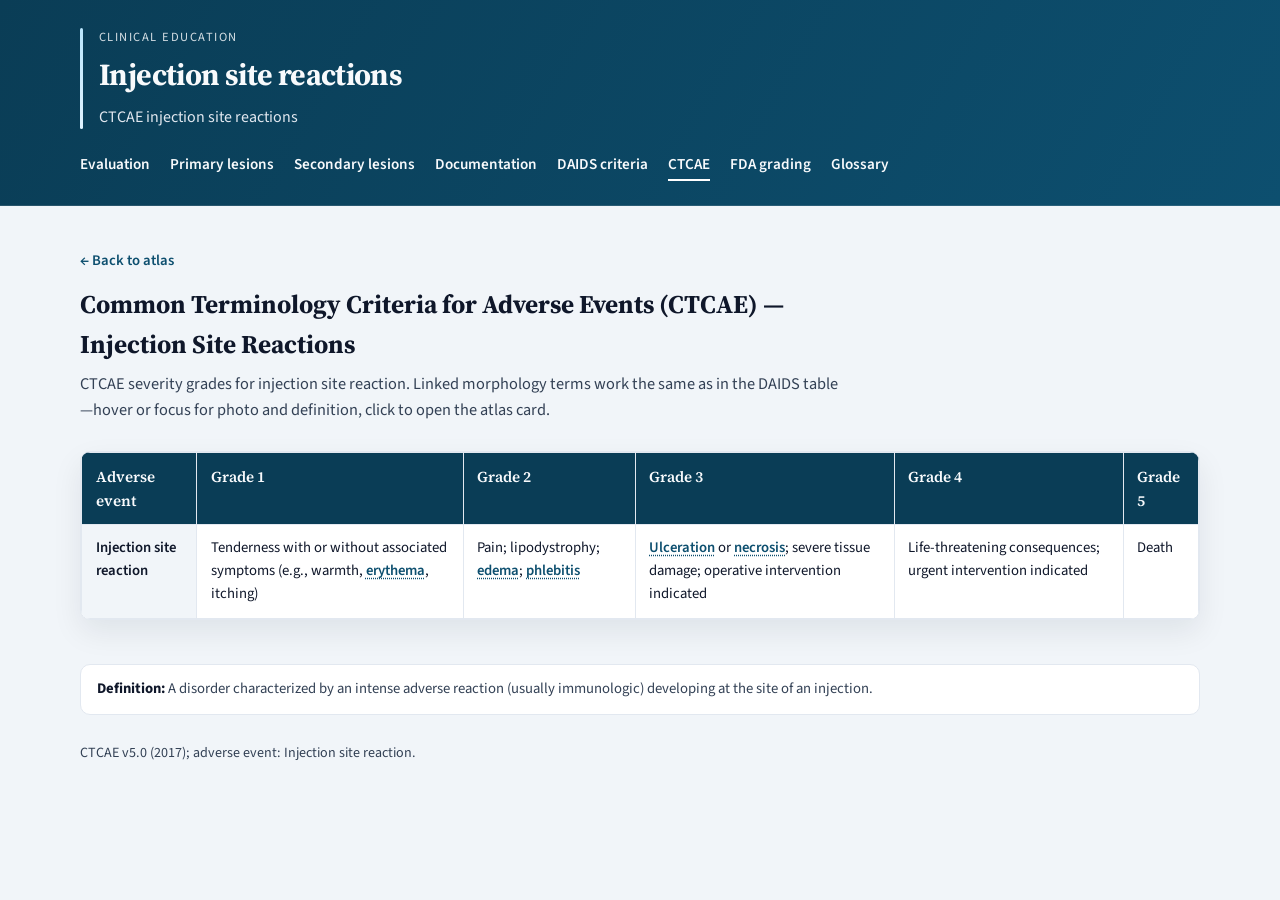
==== ctcae.html @ 5e9679da "Deploy Gilead ISR atlas with glossary and grading pages" ====
<!DOCTYPE html>
<html lang="en">
  <head>
    <meta charset="utf-8" />
    <meta name="viewport" content="width=device-width, initial-scale=1" />
    <title>CTCAE — Injection Site Reactions</title>
    <meta name="description" content="CTCAE severity grades for injection site reaction." />
    <link rel="preconnect" href="https://fonts.googleapis.com" />
    <link rel="preconnect" href="https://fonts.gstatic.com" crossorigin />
    <link
      href="https://fonts.googleapis.com/css2?family=Source+Sans+3:ital,wght@0,400;0,600;0,700;1,400&family=Source+Serif+4:ital,opsz,wght@0,8..60,600;0,8..60,700;1,8..60,400&display=swap"
      rel="stylesheet"
    />
    <link rel="stylesheet" href="styles.css" />
  </head>
  <body data-atlas-home="index.html">
    <a class="skip-link" href="#main">Skip to content</a>
    <header class="site-header">
      <div class="wrap header-inner">
        <div class="brand">
          <span class="brand-mark" aria-hidden="true"></span>
          <div>
            <p class="eyebrow">Clinical education</p>
            <h1 class="site-title"><a class="site-title-link" href="index.html">Injection site reactions</a></h1>
            <p class="site-subtitle">CTCAE injection site reactions</p>
          </div>
        </div>
        <nav class="header-nav" aria-label="Primary">
          <a href="index.html#framework">Evaluation</a>
          <a href="index.html#primary">Primary lesions</a>
          <a href="index.html#secondary">Secondary lesions</a>
          <a href="index.html#template">Documentation</a>
          <a href="daids.html">DAIDS criteria</a>
          <a href="ctcae.html" aria-current="page">CTCAE</a>
          <a href="fda.html">FDA grading</a>
          <a href="glossary.html">Glossary</a>
        </nav>
      </div>
    </header>

    <main id="main" class="grading-page">
      <section class="section">
        <div class="wrap">
          <header class="section-head">
            <p class="grading-back"><a href="index.html">← Back to atlas</a></p>
            <h2>Common Terminology Criteria for Adverse Events (CTCAE) — Injection Site Reactions</h2>
            <p class="section-intro">
              CTCAE severity grades for injection site reaction. Linked morphology terms work the same as in the DAIDS
              table—hover or focus for photo and definition, click to open the atlas card.
            </p>
          </header>
          <div class="daids-layout">
            <div id="ctcae-table-root" class="daids-table-wrap" aria-label="CTCAE injection site reaction grading table"></div>
            <p id="ctcae-definition" class="ctcae-definition"></p>
            <p id="ctcae-source" class="daids-footnote"></p>
          </div>
        </div>
      </section>
    </main>

    <div id="morph-popover" class="morph-popover" role="tooltip" hidden>
      <img class="morph-popover-img" src="" alt="" />
      <div class="morph-popover-body">
        <p class="morph-popover-term"></p>
        <p class="morph-popover-def"></p>
      </div>
    </div>

    <script src="data/lesions.js"></script>
    <script src="data/ctcae.js"></script>
    <script src="morph-links.js"></script>
    <script src="ctcae.js" defer></script>
  </body>
</html>
---- styles.css ----
:root {
  --ink: #0f172a;
  --ink-muted: #334155;
  --surface: #ffffff;
  --surface-alt: #f1f5f9;
  --border: #e2e8f0;
  --accent: #0d4f6f;
  --accent-soft: #e0f2fe;
  --accent-strong: #0a3d56;
  --danger: #b45309;
  --radius: 10px;
  --shadow: 0 12px 30px rgba(15, 23, 42, 0.08);
  --font-sans: "Source Sans 3", system-ui, -apple-system, "Segoe UI", sans-serif;
  --font-serif: "Source Serif 4", Georgia, "Times New Roman", serif;
}

*,
*::before,
*::after {
  box-sizing: border-box;
}

html {
  scroll-behavior: smooth;
}

body {
  margin: 0;
  font-family: var(--font-sans);
  color: var(--ink);
  background: var(--surface-alt);
  line-height: 1.55;
  font-size: 1.02rem;
}

.skip-link {
  position: absolute;
  left: -999px;
  top: 0;
  background: var(--accent);
  color: #fff;
  padding: 0.5rem 1rem;
  z-index: 1000;
}

.skip-link:focus {
  left: 1rem;
  top: 1rem;
}

.wrap {
  width: min(1120px, 100% - 2.5rem);
  margin-inline: auto;
}

.site-header {
  background: linear-gradient(120deg, var(--accent-strong), var(--accent));
  color: #f8fafc;
  padding: 1.75rem 0 1.5rem;
  border-bottom: 1px solid rgba(255, 255, 255, 0.12);
}

.header-inner {
  display: flex;
  flex-wrap: wrap;
  gap: 1.5rem;
  align-items: flex-end;
  justify-content: space-between;
}

.brand {
  display: flex;
  gap: 1rem;
  align-items: flex-start;
}

.brand-mark {
  width: 3px;
  align-self: stretch;
  border-radius: 999px;
  background: linear-gradient(180deg, #bae6fd, #e0f2fe);
  min-height: 4.5rem;
}

.eyebrow {
  margin: 0 0 0.25rem;
  font-size: 0.78rem;
  letter-spacing: 0.12em;
  text-transform: uppercase;
  opacity: 0.85;
}

.site-title {
  margin: 0;
  font-family: var(--font-serif);
  font-size: clamp(1.75rem, 2.4vw, 2.25rem);
  font-weight: 700;
  letter-spacing: -0.02em;
}

.site-subtitle {
  margin: 0.35rem 0 0;
  max-width: 36rem;
  color: #e2e8f0;
  font-size: 1rem;
}

.header-nav {
  display: flex;
  flex-wrap: wrap;
  gap: 0.75rem 1.25rem;
}

.header-nav a {
  color: #f8fafc;
  text-decoration: none;
  font-weight: 600;
  font-size: 0.95rem;
  border-bottom: 2px solid transparent;
  padding-bottom: 0.15rem;
}

.header-nav a:hover,
.header-nav a:focus-visible {
  border-color: #e0f2fe;
}

.header-nav a[aria-current="page"] {
  border-color: #fff;
}

.site-title-link {
  color: inherit;
  text-decoration: none;
}

.site-title-link:hover,
.site-title-link:focus-visible {
  text-decoration: underline;
}

.hero {
  background: var(--surface);
  border-bottom: 1px solid var(--border);
}

.hero-grid {
  display: grid;
  gap: 2rem;
  padding: 2.25rem 0 2.5rem;
  grid-template-columns: minmax(0, 2fr) minmax(260px, 1fr);
}

@media (max-width: 880px) {
  .hero-grid {
    grid-template-columns: 1fr;
  }
}

.lede {
  margin: 0 0 1rem;
  font-size: 1.08rem;
  color: var(--ink-muted);
}

.hero-meta {
  margin: 0;
  font-size: 0.95rem;
  color: var(--ink-muted);
}

.inline-link {
  color: var(--accent);
  font-weight: 600;
  text-decoration: none;
  border-bottom: 1px solid rgba(13, 79, 111, 0.35);
}

.inline-link:hover,
.inline-link:focus-visible {
  border-bottom-color: var(--accent);
}

.callout {
  background: var(--accent-soft);
  border: 1px solid #bae6fd;
  border-radius: var(--radius);
  padding: 1.25rem 1.35rem;
  box-shadow: var(--shadow);
}

.callout-title {
  margin: 0 0 0.75rem;
  font-family: var(--font-serif);
  font-size: 1.15rem;
}

.callout-list {
  margin: 0;
  padding-left: 1.1rem;
  color: var(--ink-muted);
  font-size: 0.98rem;
}

.callout-list li + li {
  margin-top: 0.45rem;
}

.section {
  padding: 2.75rem 0;
}

.section-alt {
  background: var(--surface);
  border-block: 1px solid var(--border);
}

.section-head {
  max-width: 760px;
  margin-bottom: 1.75rem;
}

.section-head h2 {
  margin: 0 0 0.5rem;
  font-family: var(--font-serif);
  font-size: clamp(1.45rem, 2vw, 1.75rem);
  color: var(--ink);
}

.section-intro {
  margin: 0;
  color: var(--ink-muted);
}

.card-grid {
  display: grid;
  gap: 1rem;
  grid-template-columns: repeat(auto-fit, minmax(260px, 1fr));
}

.eval-card {
  background: var(--surface);
  border-radius: var(--radius);
  border: 1px solid var(--border);
  padding: 1.15rem 1.25rem;
  box-shadow: 0 4px 14px rgba(15, 23, 42, 0.04);
}

.eval-card h3 {
  margin: 0 0 0.5rem;
  font-size: 1.05rem;
  font-family: var(--font-serif);
}

.eval-card p {
  margin: 0;
  color: var(--ink-muted);
  font-size: 0.97rem;
}

.lesion-grid {
  display: grid;
  gap: 1.35rem;
  grid-template-columns: repeat(auto-fit, minmax(300px, 1fr));
}

.lesion-card {
  background: var(--surface);
  border: 1px solid var(--border);
  border-radius: calc(var(--radius) + 2px);
  overflow: visible;
  display: flex;
  flex-direction: column;
  height: 100%;
  box-shadow: 0 8px 22px rgba(15, 23, 42, 0.05);
}

.section-alt .lesion-card {
  background: #f8fafc;
}

.figure-wrap {
  position: relative;
  background: #0b1220;
}

.figure-wrap img {
  display: block;
  width: 100%;
  height: auto;
  max-height: 260px;
  object-fit: contain;
  background: #0b1220;
}

/* Lesion card: photograph vs Bolognia diagram — button toggles 3D flip (not click on photo) */
/* Fixed aspect-ratio stage so every morphology panel matches grid column width and aligns row-to-row. */
.figure-flip {
  position: relative;
  perspective: 960px;
  background: #000000;
  border-radius: calc(var(--radius) + 2px) calc(var(--radius) + 2px) 0 0;
  flex-shrink: 0;
}

.figure-flip-inner {
  position: relative;
  width: 100%;
  aspect-ratio: 4 / 3;
  transform-style: preserve-3d;
  transition: transform 0.55s cubic-bezier(0.4, 0, 0.2, 1);
}

.figure-flip.is-flipped .figure-flip-inner {
  transform: rotateY(180deg);
}

.figure-face {
  position: absolute;
  inset: 0;
  width: 100%;
  height: 100%;
  box-sizing: border-box;
  backface-visibility: hidden;
  -webkit-backface-visibility: hidden;
  display: flex;
  align-items: center;
  justify-content: center;
}

.figure-face--front {
  z-index: 2;
  background: #000000;
  padding: 0.35rem;
}

.figure-face--back {
  z-index: 1;
  background: #eef2f7;
  border-bottom: 1px solid #cbd5e1;
  padding: 0.5rem 0.65rem;
  transform: rotateY(180deg);
}

.figure-flip-photo {
  display: block;
  width: 100%;
  height: 100%;
  max-width: 100%;
  max-height: 100%;
  object-fit: contain;
  object-position: center;
}

.figure-flip-diagram {
  display: block;
  max-width: 100%;
  max-height: 100%;
  width: auto;
  height: auto;
  object-fit: contain;
  object-position: center;
}

.figure-flip-toolbar {
  min-height: 2.75rem;
  box-sizing: border-box;
  padding: 0.5rem 0.75rem;
  background: #0f172a;
  border-top: 1px solid rgba(148, 163, 184, 0.2);
  display: flex;
  justify-content: center;
  align-items: center;
}

.figure-flip-toggle {
  font-size: 0.82rem;
}

@media (prefers-reduced-motion: reduce) {
  .figure-flip-inner {
    transition: none;
  }
}

.atlas-caption-box {
  margin: 0;
  padding: 0.75rem 0.9rem;
  border-radius: var(--radius);
  border: 1px solid #c4b5fd;
  background: #f5f3ff;
  box-shadow: inset 0 1px 0 rgba(255, 255, 255, 0.65);
}

.atlas-caption-text {
  margin: 0 0 0.45rem;
  font-size: 0.88rem;
  line-height: 1.45;
  color: #3730a3;
}

.atlas-caption-text:last-child {
  margin-bottom: 0;
}

.atlas-caption-credit {
  margin: 0;
  font-size: 0.8rem;
  line-height: 1.4;
  color: #5b21b6;
  font-weight: 600;
}

.lesion-body {
  padding: 1.1rem 1.2rem 1.25rem;
  display: flex;
  flex-direction: column;
  gap: 0.65rem;
  flex: 1;
}

.lesion-body h3 {
  margin: 0;
  font-family: var(--font-serif);
  font-size: 1.2rem;
}

.term-def {
  margin: 0;
  color: var(--ink-muted);
  font-size: 0.98rem;
}

.figure-actions {
  display: flex;
  flex-wrap: wrap;
  gap: 0.5rem;
  margin-top: auto;
  padding-top: 0.35rem;
}

.btn {
  border: none;
  border-radius: 999px;
  padding: 0.45rem 0.95rem;
  font-family: var(--font-sans);
  font-weight: 600;
  font-size: 0.9rem;
  cursor: pointer;
  background: var(--accent);
  color: #fff;
  text-decoration: none;
  display: inline-flex;
  align-items: center;
  gap: 0.35rem;
}

.btn:hover,
.btn:focus-visible {
  background: var(--accent-strong);
}

.btn:disabled {
  opacity: 0.45;
  cursor: not-allowed;
}

.btn-ghost {
  background: transparent;
  color: var(--accent);
  border: 1px solid rgba(13, 79, 111, 0.35);
}

.btn-ghost:hover,
.btn-ghost:focus-visible {
  background: var(--accent-soft);
}

.template-panel {
  background: #0b1220;
  color: #e2e8f0;
  border-radius: var(--radius);
  padding: 1.35rem 1.5rem;
  border: 1px solid #1e293b;
  font-family: ui-monospace, "Cascadia Code", "Source Code Pro", Menlo, monospace;
  font-size: 0.95rem;
  line-height: 1.5;
  box-shadow: var(--shadow);
}

.template-panel p {
  margin: 0 0 0.65rem;
}

.template-panel p:last-child {
  margin-bottom: 0;
}

.page-footer {
  padding-bottom: 2rem;
}

.disclaimer {
  margin: 0 0 0.75rem;
  font-size: 0.9rem;
  color: var(--ink-muted);
}

.footer-note {
  margin: 0;
  font-size: 0.88rem;
  color: var(--ink-muted);
}

.footer-note code {
  font-size: 0.86em;
  background: #e2e8f0;
  padding: 0.1rem 0.35rem;
  border-radius: 4px;
}

.modal[hidden] {
  display: none;
}

.modal:not([hidden]) {
  display: block;
}

.modal {
  position: fixed;
  inset: 0;
  z-index: 1200;
}

.modal-backdrop {
  position: absolute;
  inset: 0;
  background: rgba(15, 23, 42, 0.55);
  backdrop-filter: blur(2px);
}

.modal-panel {
  position: relative;
  margin: 4vh auto;
  width: min(960px, 94vw);
  max-height: 88vh;
  overflow: auto;
  background: var(--surface);
  border-radius: calc(var(--radius) + 4px);
  padding: 1.5rem 1.5rem 1.75rem;
  box-shadow: 0 24px 60px rgba(15, 23, 42, 0.35);
  border: 1px solid var(--border);
}

.modal-close {
  position: absolute;
  top: 0.65rem;
  right: 0.75rem;
  border: none;
  background: transparent;
  font-size: 1.75rem;
  line-height: 1;
  cursor: pointer;
  color: var(--ink-muted);
}

.modal-close:hover,
.modal-close:focus-visible {
  color: var(--ink);
}

.modal-title {
  margin: 0 2.5rem 1rem 0;
  font-family: var(--font-serif);
  font-size: 1.35rem;
}

.modal-gallery {
  display: grid;
  gap: 1.25rem;
  grid-template-columns: repeat(auto-fit, minmax(240px, 1fr));
}

.modal-figure {
  border: 1px solid var(--border);
  border-radius: var(--radius);
  overflow: hidden;
  background: #0b1220;
}

.modal-figure img {
  display: block;
  width: 100%;
  height: auto;
  max-height: 320px;
  object-fit: contain;
}

.modal-caption {
  padding: 0.65rem 0.75rem;
  font-size: 0.88rem;
  background: #f8fafc;
  color: var(--ink-muted);
}

body.modal-open {
  overflow: hidden;
}

/* DAIDS grading */
.morph-term-demo {
  color: var(--accent);
  text-decoration: underline;
  text-decoration-style: dotted;
  text-underline-offset: 0.2em;
  font-weight: 600;
}

.daids-layout {
  display: flex;
  flex-direction: column;
  gap: 1.75rem;
}

.daids-table-wrap {
  overflow-x: auto;
  border: 1px solid var(--border);
  border-radius: var(--radius);
  background: var(--surface);
  box-shadow: var(--shadow);
}

.daids-table {
  width: 100%;
  border-collapse: collapse;
  font-size: 0.92rem;
  min-width: 720px;
}

.daids-table th,
.daids-table td {
  border: 1px solid var(--border);
  padding: 0.75rem 0.85rem;
  vertical-align: top;
  text-align: left;
}

.daids-table thead th {
  background: var(--accent-strong);
  color: #f8fafc;
  font-family: var(--font-serif);
  font-weight: 600;
  font-size: 0.95rem;
}

.daids-table tbody th {
  background: #f1f5f9;
  font-weight: 600;
  max-width: 11rem;
}

.daids-group-row th {
  background: #e2e8f0;
}

.daids-group-pad {
  background: #f8fafc;
}

.daids-subparam {
  font-weight: 500;
  font-size: 0.88rem;
  color: var(--ink-muted);
  padding-left: 1.25rem !important;
}

.daids-param {
  display: block;
  color: var(--ink);
}

.daids-note {
  display: block;
  margin-top: 0.35rem;
  font-size: 0.82rem;
  font-weight: 400;
  color: var(--ink-muted);
  font-style: italic;
}

.daids-footnote {
  margin: 0;
  font-size: 0.88rem;
  color: var(--ink-muted);
  line-height: 1.5;
}

.ctcae-definition {
  margin: 1rem 0 0;
  padding: 0.85rem 1rem;
  font-size: 0.92rem;
  color: var(--ink-muted);
  background: var(--surface);
  border: 1px solid var(--border);
  border-radius: var(--radius);
  line-height: 1.5;
}

.ctcae-definition strong {
  color: var(--ink);
}

.ctcae-table tbody th {
  max-width: 10rem;
}

.fda-marker {
  margin-left: 0.15em;
  font-weight: 400;
  color: var(--ink-muted);
}

.fda-footnotes {
  margin-top: 1rem;
}

.fda-footnotes-list {
  margin: 0;
  padding-left: 1.25rem;
  font-size: 0.88rem;
  color: var(--ink-muted);
  line-height: 1.5;
}

.fda-footnotes-list li + li {
  margin-top: 0.35rem;
}

.grading-page .section {
  padding-bottom: 3rem;
}

.grading-back {
  margin: 0 0 0.75rem;
  font-size: 0.92rem;
}

.grading-back a {
  color: var(--accent);
  font-weight: 600;
  text-decoration: none;
}

.grading-back a:hover,
.grading-back a:focus-visible {
  text-decoration: underline;
}

.grading-links {
  display: grid;
  gap: 1rem;
  grid-template-columns: repeat(auto-fit, minmax(220px, 1fr));
}

.grading-link-card {
  display: block;
  padding: 1.15rem 1.25rem;
  background: var(--surface);
  border: 1px solid var(--border);
  border-radius: var(--radius);
  box-shadow: var(--shadow);
  color: inherit;
  text-decoration: none;
  transition: border-color 0.15s ease, box-shadow 0.15s ease;
}

.grading-link-card:hover,
.grading-link-card:focus-visible {
  border-color: var(--accent);
  box-shadow: 0 14px 32px rgba(13, 79, 111, 0.12);
  outline: none;
}

.grading-link-card h3 {
  margin: 0 0 0.4rem;
  font-family: var(--font-serif);
  font-size: 1.15rem;
  color: var(--accent-strong);
}

.grading-link-card p {
  margin: 0;
  font-size: 0.92rem;
  color: var(--ink-muted);
  line-height: 1.45;
}

.glossary-toolbar {
  display: flex;
  flex-wrap: wrap;
  align-items: center;
  gap: 0.75rem 1rem;
  margin-bottom: 1rem;
}

.glossary-search-label {
  font-weight: 600;
  font-size: 0.92rem;
}

.glossary-search {
  flex: 1 1 220px;
  max-width: 360px;
  padding: 0.55rem 0.75rem;
  border: 1px solid var(--border);
  border-radius: var(--radius);
  font: inherit;
}

.glossary-count {
  margin: 0;
  font-size: 0.88rem;
  color: var(--ink-muted);
}

.glossary-list {
  margin: 0;
  padding: 0;
  list-style: none;
  columns: 2;
  column-gap: 2rem;
  background: var(--surface);
  border: 1px solid var(--border);
  border-radius: var(--radius);
  box-shadow: var(--shadow);
  padding: 1rem 1.25rem;
}

.glossary-term {
  break-inside: avoid;
  padding: 0.35rem 0;
  font-size: 0.94rem;
  border-bottom: 1px solid #f1f5f9;
}

@media (max-width: 640px) {
  .glossary-list {
    columns: 1;
  }
}

.daids-source {
  display: inline-block;
  margin-top: 0.35rem;
}

.morph-term {
  appearance: none;
  border: none;
  padding: 0;
  margin: 0;
  font: inherit;
  color: var(--accent);
  font-weight: 600;
  text-decoration: underline;
  text-decoration-style: dotted;
  text-underline-offset: 0.18em;
  cursor: help;
  background: transparent;
}

.morph-term:hover,
.morph-term:focus-visible {
  color: var(--accent-strong);
  background: var(--accent-soft);
  border-radius: 2px;
  outline: none;
}

.morph-popover {
  position: fixed;
  z-index: 1100;
  width: min(300px, calc(100vw - 24px));
  background: var(--surface);
  border: 1px solid var(--border);
  border-radius: var(--radius);
  box-shadow: 0 16px 40px rgba(15, 23, 42, 0.2);
  overflow: hidden;
  pointer-events: auto;
}

.morph-popover[hidden] {
  display: none;
}

.morph-popover-img {
  display: block;
  width: 100%;
  height: auto;
  max-height: 200px;
  object-fit: contain;
  background: #0b1220;
}

.morph-popover-body {
  padding: 0.75rem 0.85rem;
}

.morph-popover-term {
  margin: 0 0 0.35rem;
  font-family: var(--font-serif);
  font-weight: 700;
  font-size: 1.05rem;
  color: var(--ink);
}

.morph-popover-def {
  margin: 0;
  font-size: 0.88rem;
  color: var(--ink-muted);
  line-height: 1.45;
}
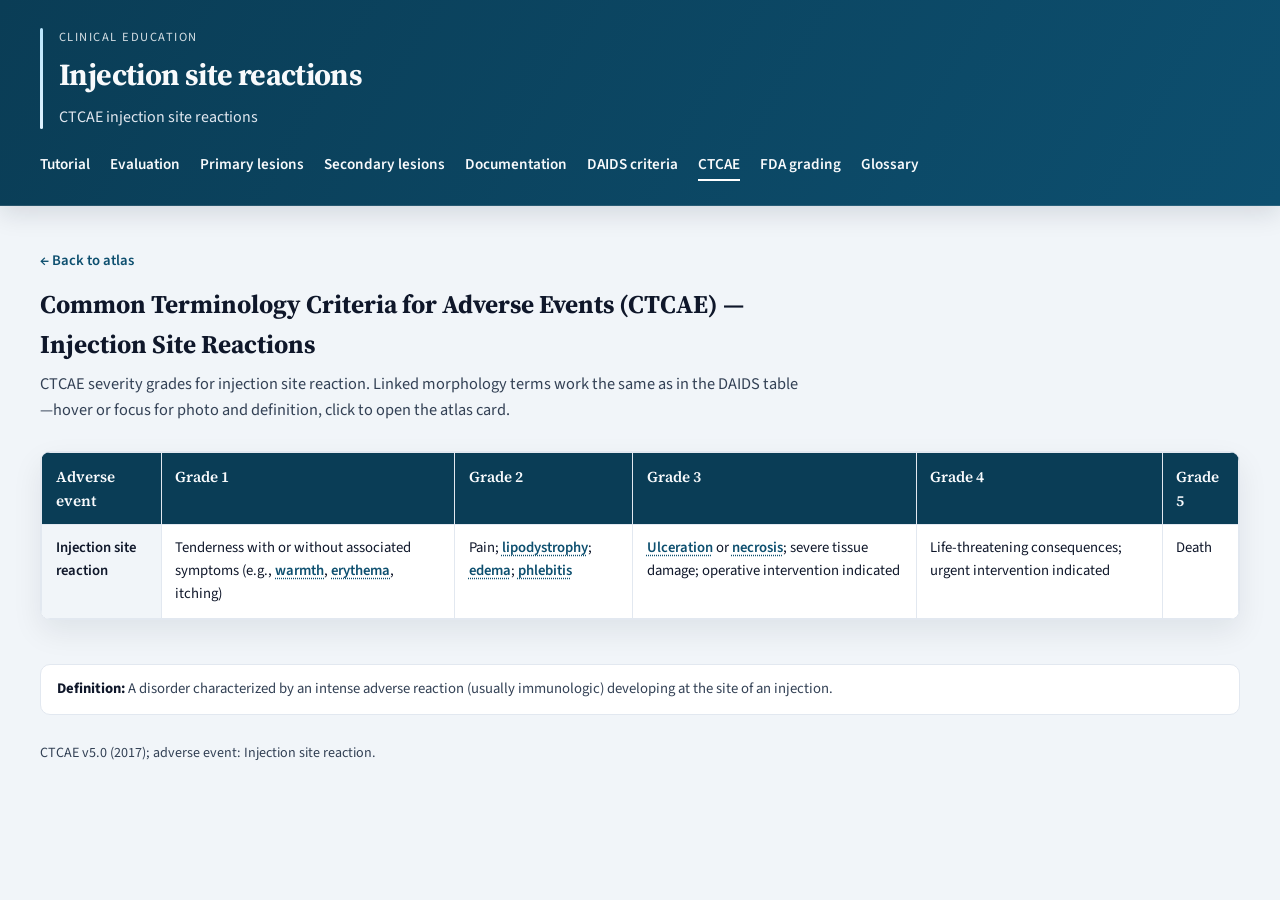
==== commit 4813cf4f: "Improve atlas tutorial, photos, and glossary UX. Add an interactive ISR description tutorial, enlarg" ====
--- a/ctcae.html
+++ b/ctcae.html
@@ -26,6 +26,7 @@
           </div>
         </div>
         <nav class="header-nav" aria-label="Primary">
+          <a href="index.html#tutorial">Tutorial</a>
           <a href="index.html#framework">Evaluation</a>
           <a href="index.html#primary">Primary lesions</a>
           <a href="index.html#secondary">Secondary lesions</a>
--- a/styles.css
+++ b/styles.css
@@ -22,6 +22,7 @@
 
 html {
   scroll-behavior: smooth;
+  scroll-padding-top: 10rem;
 }
 
 body {
@@ -49,15 +50,19 @@
 }
 
 .wrap {
-  width: min(1120px, 100% - 2.5rem);
+  width: min(1200px, 100% - 2.5rem);
   margin-inline: auto;
 }
 
 .site-header {
+  position: sticky;
+  top: 0;
+  z-index: 200;
   background: linear-gradient(120deg, var(--accent-strong), var(--accent));
   color: #f8fafc;
   padding: 1.75rem 0 1.5rem;
   border-bottom: 1px solid rgba(255, 255, 255, 0.12);
+  box-shadow: 0 8px 24px rgba(15, 23, 42, 0.12);
 }
 
 .header-inner {
@@ -144,6 +149,167 @@
   border-bottom: 1px solid var(--border);
 }
 
+.tutorial {
+  background: var(--surface);
+  border-bottom: 1px solid var(--border);
+  scroll-margin-top: 10rem;
+}
+
+.tutorial-grid {
+  display: grid;
+  gap: 2rem 2.5rem;
+  padding: 2.25rem 0 2.75rem;
+  grid-template-columns: minmax(0, 0.95fr) minmax(0, 1.15fr);
+  align-items: start;
+}
+
+@media (max-width: 900px) {
+  .tutorial-grid {
+    grid-template-columns: 1fr;
+  }
+}
+
+.tutorial-figure {
+  margin: 0;
+  background: #0b1220;
+  border-radius: var(--radius);
+  overflow: hidden;
+  box-shadow: var(--shadow);
+  border: 1px solid var(--border);
+}
+
+.tutorial-figure img {
+  display: block;
+  width: 100%;
+  height: auto;
+  max-height: min(70vh, 720px);
+  object-fit: contain;
+  background: #0b1220;
+}
+
+.tutorial-caption {
+  margin: 0;
+  padding: 0.7rem 1rem;
+  font-size: 0.88rem;
+  color: #cbd5e1;
+  background: #0f172a;
+  border-top: 1px solid rgba(148, 163, 184, 0.25);
+}
+
+.tutorial-eyebrow {
+  color: var(--accent);
+  opacity: 1;
+}
+
+.tutorial-title {
+  margin: 0.15rem 0 0.85rem;
+  font-family: var(--font-serif);
+  font-size: clamp(1.55rem, 2.4vw, 2rem);
+  letter-spacing: -0.02em;
+  color: var(--ink);
+}
+
+.tutorial-lede {
+  margin: 0 0 1.25rem;
+  color: var(--ink-muted);
+  font-size: 1.05rem;
+}
+
+.tutorial-example-label {
+  margin: 0 0 0.45rem;
+  font-size: 0.78rem;
+  letter-spacing: 0.1em;
+  text-transform: uppercase;
+  color: var(--ink-muted);
+  font-weight: 700;
+}
+
+.tutorial-example {
+  margin: 0 0 1.5rem;
+  padding: 1rem 1.15rem;
+  border: 1px solid var(--border);
+  border-radius: var(--radius);
+  background: #f8fafc;
+  font-family: var(--font-serif);
+  font-size: clamp(1.2rem, 2vw, 1.45rem);
+  line-height: 1.5;
+  color: var(--ink);
+}
+
+.tutorial-steps {
+  margin: 0 0 1.5rem;
+  padding-left: 1.25rem;
+  color: var(--ink);
+  display: grid;
+  gap: 0.95rem;
+  font-size: 1.02rem;
+  line-height: 1.55;
+}
+
+.tutorial-steps li::marker {
+  font-weight: 700;
+  color: var(--accent);
+}
+
+.tutorial-morph {
+  color: var(--accent);
+  font-weight: 700;
+  text-decoration: underline;
+  text-decoration-style: dotted;
+  text-underline-offset: 0.2em;
+  cursor: help;
+}
+
+.tutorial-morph:hover,
+.tutorial-morph:focus-visible {
+  color: var(--accent-strong);
+  background: var(--accent-soft);
+  border-radius: 2px;
+  outline: none;
+}
+
+.tutorial-tips {
+  margin-top: 0.25rem;
+}
+
+.tutorial-popover {
+  position: fixed;
+  z-index: 1200;
+  width: min(320px, calc(100vw - 24px));
+  padding: 0.85rem 0.95rem;
+  background: var(--surface);
+  border: 1px solid var(--border);
+  border-radius: var(--radius);
+  box-shadow: 0 16px 40px rgba(15, 23, 42, 0.2);
+  pointer-events: auto;
+}
+
+.tutorial-popover[hidden] {
+  display: none;
+}
+
+.tutorial-popover-term {
+  margin: 0 0 0.35rem;
+  font-family: var(--font-serif);
+  font-weight: 700;
+  font-size: 1.05rem;
+  color: var(--ink);
+}
+
+.tutorial-popover-def {
+  margin: 0;
+  font-size: 0.9rem;
+  color: var(--ink-muted);
+  line-height: 1.45;
+}
+
+.tutorial-popover-hint {
+  margin: 0.65rem 0 0;
+  font-size: 0.78rem;
+  font-weight: 600;
+  color: var(--accent);
+}
+
 .hero-grid {
   display: grid;
   gap: 2rem;
@@ -208,6 +374,12 @@
 
 .section {
   padding: 2.75rem 0;
+  scroll-margin-top: 10rem;
+}
+
+.lesion-card,
+.eval-card {
+  scroll-margin-top: 10rem;
 }
 
 .section-alt {
@@ -260,8 +432,9 @@
 
 .lesion-grid {
   display: grid;
-  gap: 1.35rem;
-  grid-template-columns: repeat(auto-fit, minmax(300px, 1fr));
+  gap: 2rem;
+  /* One card per row so clinical photos use most of the content width */
+  grid-template-columns: 1fr;
 }
 
 .lesion-card {
@@ -288,13 +461,13 @@
   display: block;
   width: 100%;
   height: auto;
-  max-height: 260px;
+  max-height: min(70vh, 720px);
   object-fit: contain;
   background: #0b1220;
 }
 
-/* Lesion card: photograph vs Bolognia diagram — button toggles 3D flip (not click on photo) */
-/* Fixed aspect-ratio stage so every morphology panel matches grid column width and aligns row-to-row. */
+/* Lesion card: photograph vs line drawing — button toggles 3D flip (not click on photo) */
+/* Full-width stage so clinical photos occupy a large share of the viewport. */
 .figure-flip {
   position: relative;
   perspective: 960px;
@@ -306,7 +479,9 @@
 .figure-flip-inner {
   position: relative;
   width: 100%;
-  aspect-ratio: 4 / 3;
+  aspect-ratio: 16 / 10;
+  min-height: min(58vh, 640px);
+  max-height: 72vh;
   transform-style: preserve-3d;
   transition: transform 0.55s cubic-bezier(0.4, 0, 0.2, 1);
 }
@@ -331,14 +506,14 @@
 .figure-face--front {
   z-index: 2;
   background: #000000;
-  padding: 0.35rem;
+  padding: 0.2rem;
 }
 
 .figure-face--back {
   z-index: 1;
   background: #eef2f7;
   border-bottom: 1px solid #cbd5e1;
-  padding: 0.5rem 0.65rem;
+  padding: 0.35rem;
   transform: rotateY(180deg);
 }
 
@@ -354,12 +529,13 @@
 
 .figure-flip-diagram {
   display: block;
+  width: 100%;
+  height: 100%;
   max-width: 100%;
   max-height: 100%;
-  width: auto;
-  height: auto;
   object-fit: contain;
   object-position: center;
+  transform: scaleX(-1);
 }
 
 .figure-flip-toolbar {
@@ -380,6 +556,14 @@
 @media (prefers-reduced-motion: reduce) {
   .figure-flip-inner {
     transition: none;
+  }
+}
+
+@media (max-width: 640px) {
+  .figure-flip-inner {
+    aspect-ratio: 4 / 3;
+    min-height: min(42vh, 360px);
+    max-height: 55vh;
   }
 }
 
@@ -579,7 +763,7 @@
 .modal-gallery {
   display: grid;
   gap: 1.25rem;
-  grid-template-columns: repeat(auto-fit, minmax(240px, 1fr));
+  grid-template-columns: repeat(auto-fit, minmax(280px, 1fr));
 }
 
 .modal-figure {
@@ -593,7 +777,7 @@
   display: block;
   width: 100%;
   height: auto;
-  max-height: 320px;
+  max-height: 480px;
   object-fit: contain;
 }
 
@@ -842,6 +1026,20 @@
   padding: 0.35rem 0;
   font-size: 0.94rem;
   border-bottom: 1px solid #f1f5f9;
+}
+
+.glossary-term .glossary-morph-term {
+  display: inline;
+  text-align: left;
+}
+
+.glossary-modal-credit {
+  margin: 0.35rem 0 0;
+  font-size: 0.82rem;
+}
+
+.glossary-modal-credit a {
+  color: var(--accent);
 }
 
 @media (max-width: 640px) {
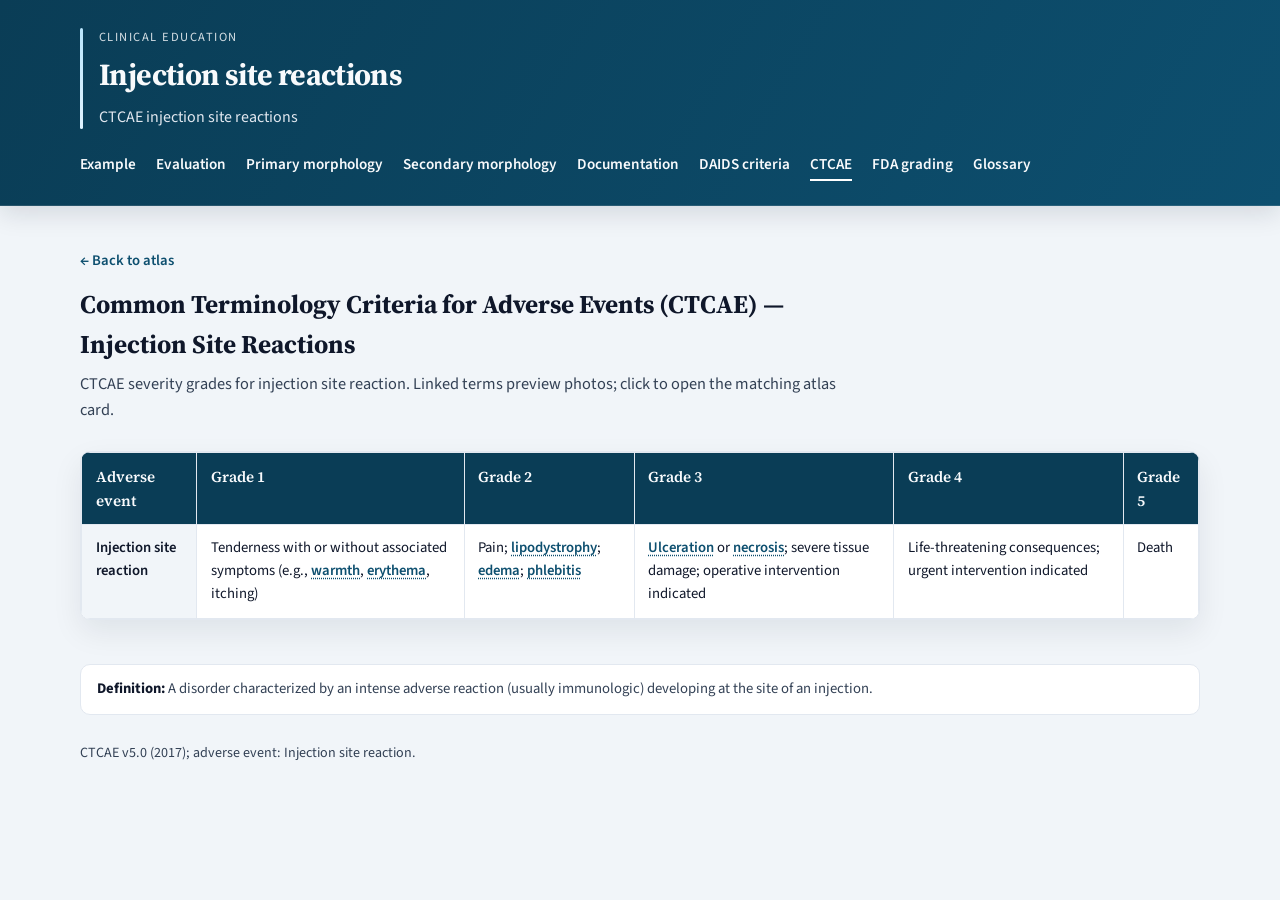
==== commit 54346d79: "Clarify morphology navigation and replace the erosion photograph. Rename Tutorial to Example, swap c" ====
--- a/ctcae.html
+++ b/ctcae.html
@@ -26,10 +26,10 @@
           </div>
         </div>
         <nav class="header-nav" aria-label="Primary">
-          <a href="index.html#tutorial">Tutorial</a>
+          <a href="index.html#example">Example</a>
           <a href="index.html#framework">Evaluation</a>
-          <a href="index.html#primary">Primary lesions</a>
-          <a href="index.html#secondary">Secondary lesions</a>
+          <a href="index.html#primary">Primary morphology</a>
+          <a href="index.html#secondary">Secondary morphology</a>
           <a href="index.html#template">Documentation</a>
           <a href="daids.html">DAIDS criteria</a>
           <a href="ctcae.html" aria-current="page">CTCAE</a>
@@ -46,8 +46,8 @@
             <p class="grading-back"><a href="index.html">← Back to atlas</a></p>
             <h2>Common Terminology Criteria for Adverse Events (CTCAE) — Injection Site Reactions</h2>
             <p class="section-intro">
-              CTCAE severity grades for injection site reaction. Linked morphology terms work the same as in the DAIDS
-              table—hover or focus for photo and definition, click to open the atlas card.
+              CTCAE severity grades for injection site reaction. Linked terms preview photos; click to open the matching
+              atlas card.
             </p>
           </header>
           <div class="daids-layout">
--- a/styles.css
+++ b/styles.css
@@ -50,7 +50,7 @@
 }
 
 .wrap {
-  width: min(1200px, 100% - 2.5rem);
+  width: min(1120px, 100% - 2.5rem);
   margin-inline: auto;
 }
 
@@ -424,6 +424,21 @@
   font-family: var(--font-serif);
 }
 
+.eval-card-link {
+  color: var(--accent);
+  text-decoration: underline;
+  text-decoration-style: dotted;
+  text-underline-offset: 0.18em;
+}
+
+.eval-card-link:hover,
+.eval-card-link:focus-visible {
+  color: var(--accent-strong);
+  background: var(--accent-soft);
+  border-radius: 2px;
+  outline: none;
+}
+
 .eval-card p {
   margin: 0;
   color: var(--ink-muted);
@@ -432,9 +447,9 @@
 
 .lesion-grid {
   display: grid;
-  gap: 2rem;
-  /* One card per row so clinical photos use most of the content width */
-  grid-template-columns: 1fr;
+  gap: 1.5rem;
+  /* Multi-up gallery: several lesion cards per row on wide screens */
+  grid-template-columns: repeat(auto-fit, minmax(min(100%, 320px), 1fr));
 }
 
 .lesion-card {
@@ -461,13 +476,12 @@
   display: block;
   width: 100%;
   height: auto;
-  max-height: min(70vh, 720px);
+  max-height: 420px;
   object-fit: contain;
   background: #0b1220;
 }
 
 /* Lesion card: photograph vs line drawing — button toggles 3D flip (not click on photo) */
-/* Full-width stage so clinical photos occupy a large share of the viewport. */
 .figure-flip {
   position: relative;
   perspective: 960px;
@@ -479,9 +493,8 @@
 .figure-flip-inner {
   position: relative;
   width: 100%;
-  aspect-ratio: 16 / 10;
-  min-height: min(58vh, 640px);
-  max-height: 72vh;
+  aspect-ratio: 3 / 2;
+  min-height: 220px;
   transform-style: preserve-3d;
   transition: transform 0.55s cubic-bezier(0.4, 0, 0.2, 1);
 }
@@ -527,6 +540,7 @@
   object-position: center;
 }
 
+/* Scale line drawings up to fill the flip panel (they are small source crops) */
 .figure-flip-diagram {
   display: block;
   width: 100%;
@@ -556,14 +570,6 @@
 @media (prefers-reduced-motion: reduce) {
   .figure-flip-inner {
     transition: none;
-  }
-}
-
-@media (max-width: 640px) {
-  .figure-flip-inner {
-    aspect-ratio: 4 / 3;
-    min-height: min(42vh, 360px);
-    max-height: 55vh;
   }
 }
 
@@ -1038,8 +1044,39 @@
   font-size: 0.82rem;
 }
 
-.glossary-modal-credit a {
+.glossary-modal-credit a,
+.glossary-modal-source a {
   color: var(--accent);
+}
+
+.glossary-modal-source {
+  margin: 0.25rem 0 0;
+  font-size: 0.82rem;
+  color: var(--ink-muted);
+}
+
+.glossary-image-sources {
+  margin-top: 1.25rem;
+  padding-top: 1rem;
+  border-top: 1px solid var(--border);
+}
+
+.glossary-sources-heading {
+  margin: 0 0 0.4rem;
+  font-weight: 700;
+  font-size: 0.92rem;
+}
+
+.glossary-sources-list {
+  margin: 0;
+  padding-left: 1.1rem;
+  color: var(--ink-muted);
+  font-size: 0.9rem;
+}
+
+.glossary-sources-list a {
+  color: var(--accent);
+  font-weight: 600;
 }
 
 @media (max-width: 640px) {
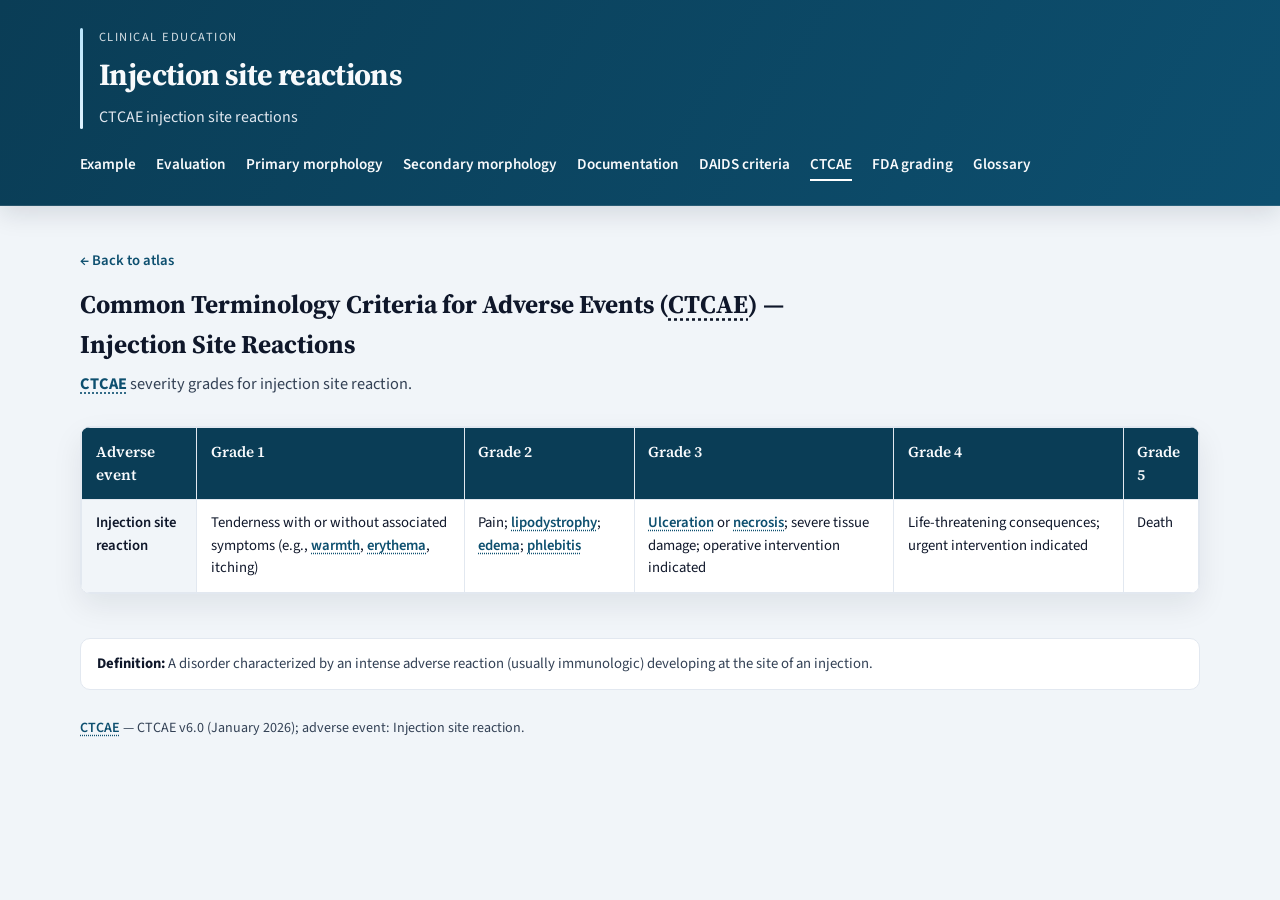
==== commit f3b97fc7: "Replace secondary morphology drawings and attach grading source PDFs. Secondary cards now flip to th" ====
--- a/ctcae.html
+++ b/ctcae.html
@@ -44,10 +44,10 @@
         <div class="wrap">
           <header class="section-head">
             <p class="grading-back"><a href="index.html">← Back to atlas</a></p>
-            <h2>Common Terminology Criteria for Adverse Events (CTCAE) — Injection Site Reactions</h2>
+            <h2>Common Terminology Criteria for Adverse Events (<a class="source-term-link" href="assets/grading/ctcae-v6-jan-2026.pdf" target="_blank" rel="noopener noreferrer">CTCAE</a>) — Injection Site Reactions</h2>
             <p class="section-intro">
-              CTCAE severity grades for injection site reaction. Linked terms preview photos; click to open the matching
-              atlas card.
+              <a class="source-term-link" href="assets/grading/ctcae-v6-jan-2026.pdf" target="_blank" rel="noopener noreferrer">CTCAE</a>
+              severity grades for injection site reaction.
             </p>
           </header>
           <div class="daids-layout">
--- a/styles.css
+++ b/styles.css
@@ -552,6 +552,10 @@
   transform: scaleX(-1);
 }
 
+.figure-flip-diagram--natural {
+  transform: none;
+}
+
 .figure-flip-toolbar {
   min-height: 2.75rem;
   box-sizing: border-box;
@@ -779,6 +783,17 @@
   background: #0b1220;
 }
 
+.modal-figure-media {
+  position: relative;
+  background: #0b1220;
+}
+
+.modal-figure-media:focus,
+.modal-figure-media:focus-visible {
+  outline: 2px solid var(--accent);
+  outline-offset: -2px;
+}
+
 .modal-figure img {
   display: block;
   width: 100%;
@@ -787,6 +802,36 @@
   object-fit: contain;
 }
 
+.modal-cite-hover {
+  position: absolute;
+  left: 0.55rem;
+  right: 0.55rem;
+  bottom: 0.55rem;
+  margin: 0;
+  padding: 0.55rem 0.7rem;
+  max-height: 48%;
+  overflow: auto;
+  background: rgba(15, 23, 42, 0.92);
+  color: #f8fafc;
+  font-size: 0.78rem;
+  line-height: 1.4;
+  border-radius: 6px;
+  opacity: 0;
+  pointer-events: none;
+  transition: opacity 0.15s ease;
+}
+
+.modal-figure-media:hover .modal-cite-hover,
+.modal-figure-media:focus-within .modal-cite-hover {
+  opacity: 1;
+  pointer-events: auto;
+}
+
+.modal-cite-hover a {
+  color: #bae6fd;
+  word-break: break-word;
+}
+
 .modal-caption {
   padding: 0.65rem 0.75rem;
   font-size: 0.88rem;
@@ -944,6 +989,47 @@
 
 .grading-back a:hover,
 .grading-back a:focus-visible {
+  text-decoration: underline;
+}
+
+.source-doc {
+  margin: 0.65rem 0 0;
+  font-size: 0.95rem;
+}
+
+.source-term-link {
+  color: var(--accent);
+  font-weight: 700;
+  text-decoration: underline;
+  text-decoration-style: dotted;
+  text-underline-offset: 0.18em;
+}
+
+h2 .source-term-link {
+  color: inherit;
+}
+
+.source-term-link:hover,
+.source-term-link:focus-visible {
+  color: var(--accent-strong);
+  background: var(--accent-soft);
+  border-radius: 2px;
+  outline: none;
+}
+
+.source-doc a,
+.daids-footnote a,
+.daids-source a {
+  color: var(--accent);
+  font-weight: 600;
+}
+
+.source-doc a:hover,
+.source-doc a:focus-visible,
+.daids-footnote a:hover,
+.daids-footnote a:focus-visible,
+.daids-source a:hover,
+.daids-source a:focus-visible {
   text-decoration: underline;
 }
 
